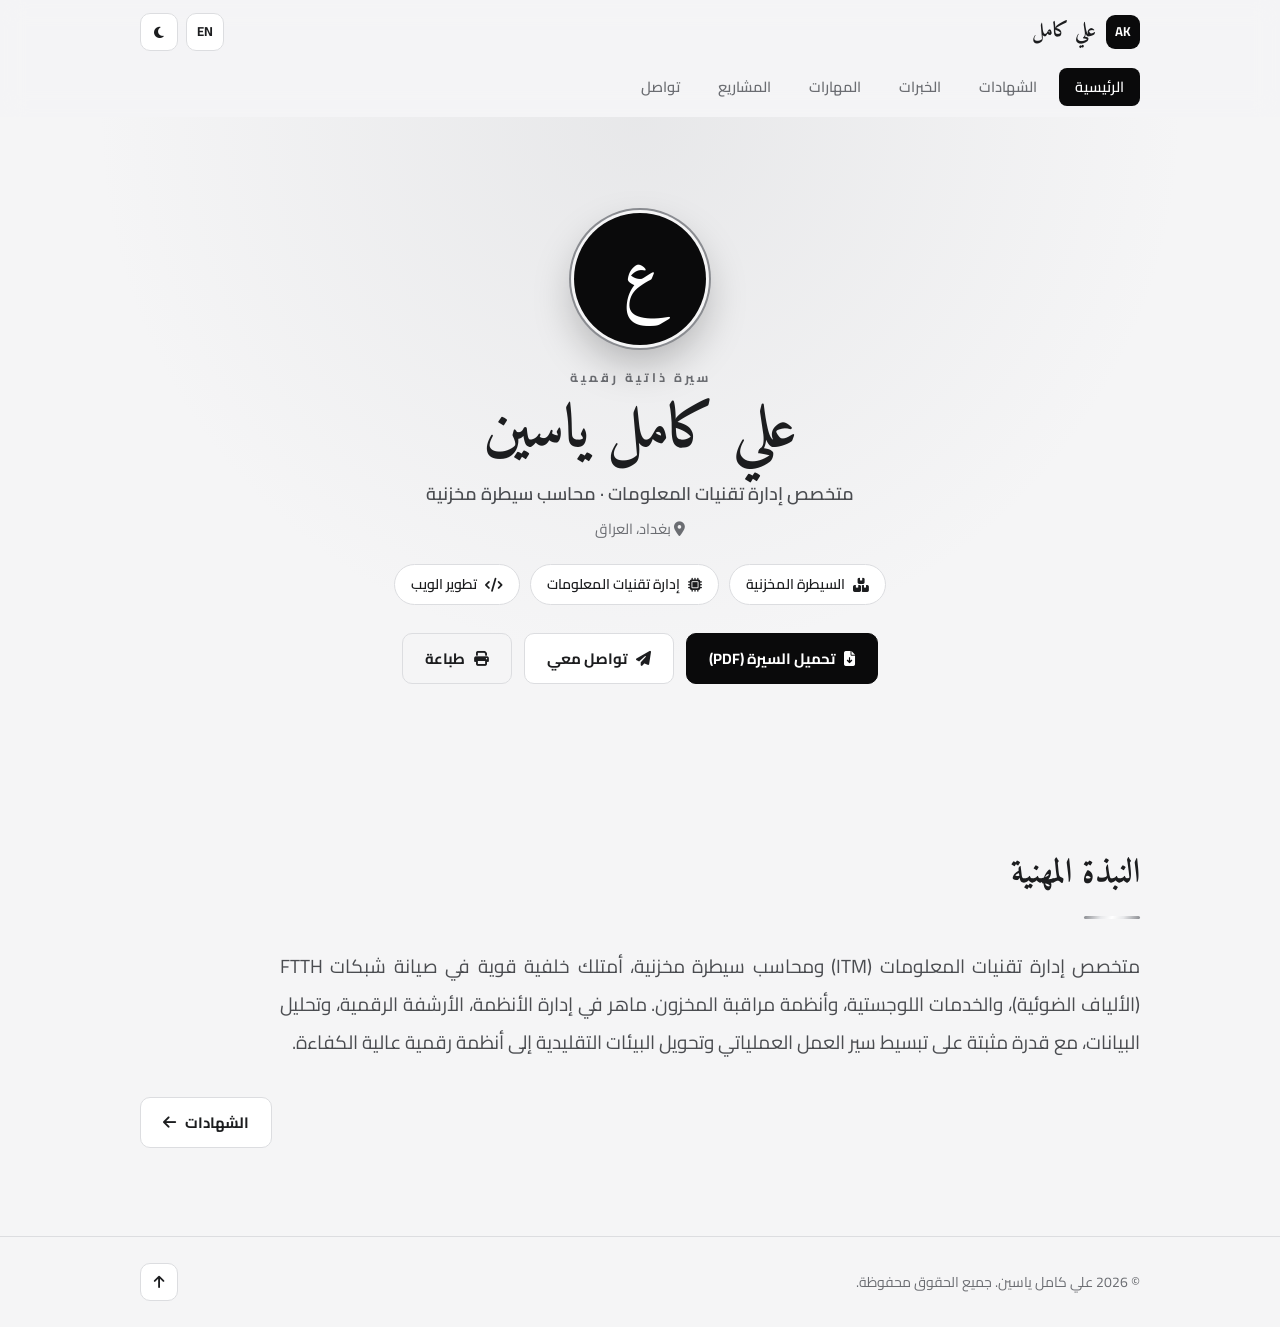
==== index.html @ 927145ae "Add files via upload" ====
<!DOCTYPE html>
<html lang="ar" dir="rtl">
<head>
  <meta charset="UTF-8">
  <meta name="viewport" content="width=device-width, initial-scale=1, viewport-fit=cover">
  <title>علي كامل ياسين | متخصص إدارة تقنيات المعلومات ومحاسب سيطرة مخزنية</title>
  <meta name="description" content="السيرة الذاتية الرقمية لعلي كامل ياسين — متخصص إدارة تقنيات المعلومات ومحاسب سيطرة مخزنية في بغداد، العراق.">
  <meta name="author" content="Ali Kamil Yaseen">
  <meta name="theme-color" content="#0a0a0b">
  <link rel="canonical" href="https://lo-oxll.github.io/ali/">
  <link rel="manifest" href="manifest.json">
  <link rel="icon" href="favicon.svg" type="image/svg+xml">
  <link rel="apple-touch-icon" href="apple-touch-icon.png">

  <meta property="og:type" content="profile">
  <meta property="og:title" content="علي كامل ياسين | Ali Kamil Yaseen">
  <meta property="og:description" content="متخصص إدارة تقنيات المعلومات • محاسب سيطرة مخزنية — بغداد، العراق">
  <meta property="og:url" content="https://lo-oxll.github.io/ali/">
  <meta property="og:image" content="https://lo-oxll.github.io/ali/og-image.png">
  <meta property="og:locale" content="ar_IQ">
  <meta name="twitter:card" content="summary_large_image">

  <link rel="preconnect" href="https://fonts.googleapis.com">
  <link rel="preconnect" href="https://fonts.gstatic.com" crossorigin>
  <link href="https://fonts.googleapis.com/css2?family=Amiri:wght@700&family=Cairo:wght@400;500;600;700&display=swap" rel="stylesheet">
  <link rel="stylesheet" href="https://cdnjs.cloudflare.com/ajax/libs/font-awesome/6.5.2/css/all.min.css">
  <link rel="stylesheet" href="styles.css">
  <script>
    (function () {
      try {
        var t = localStorage.getItem('theme') || (matchMedia('(prefers-color-scheme: dark)').matches ? 'dark' : 'light');
        document.documentElement.setAttribute('data-theme', t);
        var l = localStorage.getItem('lang');
        if (l === 'en') { document.documentElement.lang = 'en'; document.documentElement.dir = 'ltr'; }
      } catch (e) {}
    })();
  </script>
  <script type="application/ld+json">
  {
    "@context": "https://schema.org",
    "@type": "Person",
    "name": "علي كامل ياسين",
    "alternateName": "Ali Kamil Yaseen",
    "jobTitle": "متخصص إدارة تقنيات المعلومات ومحاسب سيطرة مخزنية",
    "email": "mailto:alikamilyaseen@gmail.com",
    "telephone": "+9647733456798",
    "url": "https://lo-oxll.github.io/ali/",
    "address": { "@type": "PostalAddress", "addressLocality": "Baghdad", "addressCountry": "IQ" },
    "alumniOf": [
      { "@type": "CollegeOrUniversity", "name": "الجامعة التقنية الوسطى" }
    ],
    "sameAs": [
      "https://github.com/lo-oxll",
      "https://www.linkedin.com/in/alikamilyaseen",
      "https://t.me/lo_oxll"
    ]
  }
  </script>
</head>

<body>
  <a class="skip" href="#main" data-en="Skip to content">تخطي إلى المحتوى</a>

  <header class="nav" id="nav">
    <div class="wrap nav__in">
      <a class="brand" href="#about" aria-label="Ali Kamil Yaseen">
        <span class="brand__mark">AK</span>
        <span class="brand__name" data-en="Ali Kamil">علي كامل</span>
      </a>
      <div class="nav__tools">
        <button class="tool" id="langToggle" type="button" aria-label="Switch language"><span id="langLabel">EN</span></button>
        <button class="tool" id="themeToggle" type="button" aria-label="تبديل الوضع الليلي والنهاري">
          <i class="fa-solid fa-sun" aria-hidden="true"></i><i class="fa-solid fa-moon" aria-hidden="true"></i>
        </button>
      </div>
    </div>
    <div class="wrap">
      <nav class="menu" id="menu" aria-label="الأقسام">
        <a href="#about" data-en="Home">الرئيسية</a>
        <a href="#education" data-en="Certificates">الشهادات</a>
        <a href="#experience" data-en="Experience">الخبرات</a>
        <a href="#skills" data-en="Skills">المهارات</a>
        <a href="#projects" data-en="Projects">المشاريع</a>
        <a href="#contact" data-en="Contact">تواصل</a>
      </nav>
    </div>
  </header>

  <main id="main">
    <!-- HERO -->
    <section class="hero" id="hero">
      <div class="wrap hero__in">
        <div class="avatar" aria-hidden="false">
          <span class="avatar__fallback">ع</span>
          <img src="avatar.jpeg" alt="علي كامل ياسين" width="132" height="132" loading="eager" onerror="this.remove()">
        </div>
        <p class="eyebrow" data-en="Digital CV">سيرة ذاتية رقمية</p>
        <h1 data-en="Ali Kamil Yaseen">علي كامل ياسين</h1>
        <p class="hero__sub" data-en="IT Management Specialist · Inventory Control Accountant">متخصص إدارة تقنيات المعلومات · محاسب سيطرة مخزنية</p>
        <p class="hero__loc"><i class="fa-solid fa-location-dot" aria-hidden="true"></i> <span data-en="Baghdad, Iraq">بغداد، العراق</span></p>
        <div class="badges">
          <span class="badge"><i class="fa-solid fa-boxes-stacked" aria-hidden="true"></i> <span data-en="Inventory Control">السيطرة المخزنية</span></span>
          <span class="badge"><i class="fa-solid fa-microchip" aria-hidden="true"></i> <span data-en="IT Management">إدارة تقنيات المعلومات</span></span>
          <span class="badge"><i class="fa-solid fa-code" aria-hidden="true"></i> <span data-en="Web Development">تطوير الويب</span></span>
        </div>
        <div class="cta">
          <a class="btn btn--primary" href="cv-ali-kamil-yaseen.pdf" download>
            <i class="fa-solid fa-file-arrow-down" aria-hidden="true"></i> <span data-en="Download CV (PDF)">تحميل السيرة (PDF)</span>
          </a>
          <a class="btn" href="#contact"><i class="fa-solid fa-paper-plane" aria-hidden="true"></i> <span data-en="Get in touch">تواصل معي</span></a>
          <button class="btn btn--ghost" type="button" id="printBtn"><i class="fa-solid fa-print" aria-hidden="true"></i> <span data-en="Print">طباعة</span></button>
        </div>
      </div>
    </section>

    <!-- ABOUT -->
    <section class="sec" id="about">
      <div class="wrap">
        <h2 class="sec__title" data-en="Professional Summary">النبذة المهنية</h2>
        <p class="lead reveal" data-en="IT Management specialist and inventory control accountant with a strong background in FTTH network maintenance, logistics services, and inventory control systems. Skilled in systems administration, digital archiving, and data analysis, with a proven ability to simplify operational workflows and transform traditional environments into highly efficient digital systems.">متخصص إدارة تقنيات المعلومات (ITM) ومحاسب سيطرة مخزنية، أمتلك خلفية قوية في صيانة شبكات FTTH (الألياف الضوئية)، والخدمات اللوجستية، وأنظمة مراقبة المخزون. ماهر في إدارة الأنظمة، الأرشفة الرقمية، وتحليل البيانات، مع قدرة مثبتة على تبسيط سير العمل العملياتي وتحويل البيئات التقليدية إلى أنظمة رقمية عالية الكفاءة.</p>
      </div>
    </section>

    <!-- EDUCATION -->
    <section class="sec" id="education">
      <div class="wrap">
        <h2 class="sec__title" data-en="Education & Certificates">التعليم والشهادات</h2>
        <div class="grid grid--2">
          <article class="card edu reveal">
            <span class="edu__year">2023 – 2026</span>
            <h3 data-en="Bachelor of IT Management">بكالوريوس في إدارة تكنولوجيا المعلومات (IT Management)</h3>
            <p class="muted" data-en="Technical Administrative College, Baghdad · Central Technical University">الكلية التقنية الإدارية - بغداد | الجامعة التقنية الوسطى</p>
          </article>
          <article class="card edu reveal">
            <span class="edu__year">2021 – 2023</span>
            <h3 data-en="Diploma in Statistics Techniques (Informatics)">دبلوم في تقنيات الإحصاء فرع المعلوماتية</h3>
            <p class="muted" data-en="Institute of Administration, Rusafa · Central Technical University">معهد الإدارة - الرصافة | الجامعة التقنية الوسطى</p>
          </article>
        </div>
      </div>
    </section>

    <!-- EXPERIENCE -->
    <section class="sec sec--alt" id="experience">
      <div class="wrap">
        <h2 class="sec__title" data-en="Professional Experience">الخبرات المهنية</h2>
        <ol class="timeline">
          <li class="job reveal">
            <span class="job__dot" aria-hidden="true"></span>
            <h3 data-en="Inventory Control Accountant">محاسب سيطرة مخزنية</h3>
            <p class="job__org"><i class="fa-solid fa-building-shield" aria-hidden="true"></i> <span data-en="Ministry of Interior Printing Press · Baghdad">مطبعة وزارة الداخلية | بغداد</span></p>
            <ul>
              <li data-en="Managed and tracked inventory movement and controlled all inbound and outbound logistics operations.">إدارة وتتبع حركة المخزون، والتحكم في جميع العمليات اللوجستية الواردة والصادرة.</li>
              <li data-en="Performed periodic physical counts and reconciled financial records against actual stock data.">إجراء عمليات الجرد الفعلي الدوري ومطابقة السجلات المالية مع بيانات المخزون الفعلي.</li>
              <li data-en="Automated traditional paper records and converted them into accurate digital reports.">أتمتة السجلات الورقية التقليدية وتحويلها إلى تقارير رقمية دقيقة.</li>
            </ul>
          </li>
          <li class="job reveal">
            <span class="job__dot" aria-hidden="true"></span>
            <h3 data-en="FTTH (Fiber Optics) Technician">فني FTTH (ألياف ضوئية)</h3>
            <p class="job__org"><i class="fa-solid fa-tower-broadcast" aria-hidden="true"></i> <span data-en="Telecom Companies · Baghdad">شركات الاتصالات | بغداد</span></p>
            <ul>
              <li data-en="Installed and maintained fiber optic cable runs to ensure stable, high-quality service.">تنفيذ وصيانة تمديدات كابلات الألياف الضوئية لضمان استقرار الخدمة وجودتها.</li>
              <li data-en="Diagnosed field faults, ran technical tests, and carried out required maintenance work.">تشخيص الأعطال الفنية الميدانية، إجراء الفحوصات التقنية، وتنفيذ أعمال الصيانة اللازمة.</li>
            </ul>
          </li>
          <li class="job reveal">
            <span class="job__dot" aria-hidden="true"></span>
            <h3 data-en="Sales Associate">موظف مبيعات</h3>
            <p class="job__org"><i class="fa-solid fa-store" aria-hidden="true"></i> <span data-en="Brazilian Gold Store · Baghdad">محل الذهب البرازيلي | بغداد</span></p>
            <ul>
              <li data-en="Handled direct sales and ensured the accuracy of daily financial accounts.">إدارة عمليات البيع المباشر وضمان دقة الحسابات المالية اليومية.</li>
              <li data-en="Followed up on customer needs and provided dedicated support to maintain high satisfaction.">متابعة احتياجات العملاء وتقديم الدعم المخصص لضمان تحقيق أعلى مستويات الرضا.</li>
            </ul>
          </li>
        </ol>
      </div>
    </section>

    <!-- SKILLS -->
    <section class="sec" id="skills">
      <div class="wrap">
        <h2 class="sec__title" data-en="Skills">المهارات</h2>
        <div class="grid grid--3">
          <article class="card reveal">
            <h3><i class="fa-solid fa-warehouse" aria-hidden="true"></i> <span data-en="Inventory & Accounting">المخزون والمحاسبة</span></h3>
            <ul class="chips">
              <li data-en="Inventory management & control">إدارة ومراقبة المخزون</li>
              <li data-en="Warehouse & accounting software (Al-Bayan)">برنامج البيان للمخازن والمحاسبة</li>
              <li data-en="Data entry & digital archiving">إدخال البيانات والأرشفة الرقمية</li>
            </ul>
          </article>
          <article class="card reveal">
            <h3><i class="fa-solid fa-chart-column" aria-hidden="true"></i> <span data-en="Data & Office Tools">البيانات وأدوات المكتب</span></h3>
            <ul class="chips">
              <li data-en="Microsoft Office (Excel, Word…)">مايكروسوفت أوفيس (Excel, Word)</li>
              <li data-en="Statistical analysis & visualization">التحليل الإحصائي وتصوره (Visualization)</li>
              <li data-en="AI tools">أدوات الذكاء الاصطناعي (AI Tools)</li>
            </ul>
          </article>
          <article class="card reveal">
            <h3><i class="fa-solid fa-ethernet" aria-hidden="true"></i> <span data-en="Technical Support">الدعم الفني</span></h3>
            <ul class="chips">
              <li data-en="FTTH network technical support">الدعم الفني لشبكات FTTH</li>
              <li data-en="CCTV installation & maintenance">تركيب وصيانة كاميرات المراقبة (CCTV)</li>
              <li data-en="Customer service & relationships">خدمة العملاء وبناء العلاقات</li>
            </ul>
          </article>
          <article class="card reveal card--wide">
            <h3><i class="fa-solid fa-laptop-code" aria-hidden="true"></i> <span data-en="Web Development">تطوير الويب</span></h3>
            <ul class="chips">
              <li>HTML5</li><li>CSS3</li><li>JavaScript</li><li>Supabase</li><li>GitHub Pages</li><li>PWA</li><li>RTL / Arabic UI</li>
            </ul>
          </article>
        </div>
      </div>
    </section>

    <!-- PROJECTS -->
    <section class="sec sec--alt" id="projects">
      <div class="wrap">
        <h2 class="sec__title" data-en="Featured Projects">أبرز المشاريع</h2>
        <p class="sec__sub" data-en="Selected projects on GitHub.">مشاريع مختارة على GitHub.</p>
        <div class="grid grid--3" id="projectsGrid" aria-live="polite">
          <p class="muted" data-en="Loading projects…">جارٍ تحميل المشاريع…</p>
        </div>
        <p class="center"><a class="btn" href="https://github.com/lo-oxll" target="_blank" rel="noopener noreferrer"><i class="fa-brands fa-github" aria-hidden="true"></i> <span data-en="All repositories">كل المستودعات</span></a></p>
      </div>
    </section>

    <!-- CONTACT -->
    <section class="sec sec--alt" id="contact">
      <div class="wrap">
        <h2 class="sec__title" data-en="Contact">التواصل</h2>
        <div class="contact">
          <div class="contact__info">
            <a class="line" href="mailto:alikamilyaseen@gmail.com"><i class="fa-solid fa-envelope" aria-hidden="true"></i> <span dir="ltr">alikamilyaseen@gmail.com</span></a>
            <a class="line" href="tel:+9647733456798"><i class="fa-solid fa-phone" aria-hidden="true"></i> <span dir="ltr">+964 773 345 6798</span></a>
            <a class="line" href="https://wa.me/9647733456798" target="_blank" rel="noopener noreferrer"><i class="fa-brands fa-whatsapp" aria-hidden="true"></i> <span data-en="WhatsApp">واتساب</span></a>
            <p class="line"><i class="fa-solid fa-location-dot" aria-hidden="true"></i> <span data-en="Baghdad, Iraq">بغداد، العراق</span></p>
            <ul class="social" aria-label="روابط التواصل الاجتماعي">
              <li><a href="https://www.linkedin.com/in/alikamilyaseen" target="_blank" rel="noopener noreferrer" aria-label="LinkedIn"><i class="fa-brands fa-linkedin-in"></i></a></li>
              <li><a href="https://github.com/lo-oxll" target="_blank" rel="noopener noreferrer" aria-label="GitHub"><i class="fa-brands fa-github"></i></a></li>
              <li><a href="https://t.me/lo_oxll" target="_blank" rel="noopener noreferrer" aria-label="Telegram"><i class="fa-brands fa-telegram"></i></a></li>
              <li><a href="https://www.instagram.com/lo_oxll" target="_blank" rel="noopener noreferrer" aria-label="Instagram"><i class="fa-brands fa-instagram"></i></a></li>
              <li><a href="https://www.facebook.com/profile.php?id=100010347520733" target="_blank" rel="noopener noreferrer" aria-label="Facebook"><i class="fa-brands fa-facebook-f"></i></a></li>
              <li><a href="https://x.com/lo_oxll" target="_blank" rel="noopener noreferrer" aria-label="X"><i class="fa-brands fa-x-twitter"></i></a></li>
              <li><a href="https://www.threads.net/@lo_oxll" target="_blank" rel="noopener noreferrer" aria-label="Threads"><i class="fa-brands fa-threads"></i></a></li>
              <li><a href="https://youtube.com/@lo_oxll" target="_blank" rel="noopener noreferrer" aria-label="YouTube"><i class="fa-brands fa-youtube"></i></a></li>
              <li><a href="https://www.tiktok.com/@lo_oxll" target="_blank" rel="noopener noreferrer" aria-label="TikTok"><i class="fa-brands fa-tiktok"></i></a></li>
              <li><a href="https://www.pinterest.com/lo_oxll" target="_blank" rel="noopener noreferrer" aria-label="Pinterest"><i class="fa-brands fa-pinterest"></i></a></li>
              <li><a href="https://twitch.tv/lo_oxll" target="_blank" rel="noopener noreferrer" aria-label="Twitch"><i class="fa-brands fa-twitch"></i></a></li>
              <li><a href="https://discord.com/users/994903778153201676" target="_blank" rel="noopener noreferrer" aria-label="Discord"><i class="fa-brands fa-discord"></i></a></li>
            </ul>
          </div>
          <form class="form" id="contactForm" novalidate>
            <label>
              <span data-en="Your name">الاسم</span>
              <input type="text" id="cfName" name="name" autocomplete="name" required maxlength="80">
            </label>
            <label>
              <span data-en="Subject">الموضوع</span>
              <input type="text" id="cfSubject" name="subject" maxlength="120">
            </label>
            <label>
              <span data-en="Message">الرسالة</span>
              <textarea id="cfMsg" name="message" rows="5" required maxlength="2000"></textarea>
            </label>
            <p class="form__err" id="cfErr" role="alert" hidden></p>
            <button class="btn btn--primary" type="submit"><i class="fa-solid fa-paper-plane" aria-hidden="true"></i> <span data-en="Send via email">إرسال عبر البريد</span></button>
          </form>
        </div>
      </div>
    </section>
  </main>

  <footer class="footer">
    <div class="wrap">
      <span>© <span id="year">2026</span> <span data-en="Ali Kamil Yaseen. All rights reserved.">علي كامل ياسين. جميع الحقوق محفوظة.</span></span>
      <a href="#top" class="totop" aria-label="العودة للأعلى"><i class="fa-solid fa-arrow-up" aria-hidden="true"></i></a>
    </div>
  </footer>

  <noscript><style>.reveal{opacity:1!important;transform:none!important}</style></noscript>
  <script src="script.js" defer></script>
</body>
</html>
---- styles.css ----
/* ===== Tokens (Black / White / Silver) ===== */
:root {
  --black: #0a0a0b; --white: #fff; --silver: #b7b9bd; --silver-dark: #8a8c91;
  --metal: linear-gradient(115deg, #8a8c91 0%, #e7e8ea 30%, #fff 50%, #e7e8ea 70%, #8a8c91 100%);
  --bg: #f5f5f6; --bg-alt: #ececee; --surface: #fff; --fg: #1c1d1f; --fg-soft: #4a4c50; --fg-muted: #6b6d72;
  --line: #dcdde0; --accent: #0a0a0b; --accent-fg: #fff; --shadow: 0 1px 2px rgba(0,0,0,.06), 0 8px 24px rgba(0,0,0,.06);
  --radius: 14px; --nav-h: 64px; --max: 1040px;
}
[data-theme='dark'] {
  --bg: #0a0a0b; --bg-alt: #111214; --surface: #17181a; --fg: #f5f5f6; --fg-soft: #d0d1d4; --fg-muted: #9a9ca1;
  --line: #2a2b2e; --accent: #e2e3e6; --accent-fg: #0a0a0b; --shadow: 0 1px 2px rgba(0,0,0,.4), 0 8px 24px rgba(0,0,0,.35);
}

/* ===== Reset / base ===== */
*, *::before, *::after { box-sizing: border-box; margin: 0; padding: 0; }
html { -webkit-text-size-adjust: 100%; }
body { font-family: 'Cairo', 'Segoe UI', Tahoma, sans-serif; background: var(--bg); color: var(--fg-soft); line-height: 1.8; font-size: 16px; transition: background-color .3s, color .3s; }
img { max-width: 100%; display: block; }
a { color: inherit; text-decoration: none; }
ul, ol { list-style: none; }
button, input, textarea { font: inherit; color: inherit; }
:focus-visible { outline: 2px solid var(--accent); outline-offset: 3px; border-radius: 6px; }
.wrap { width: 100%; max-width: var(--max); margin: 0 auto; padding-inline: max(20px, env(safe-area-inset-left)); }
.skip { position: absolute; inset-inline-start: 12px; top: -60px; background: var(--accent); color: var(--accent-fg); padding: 8px 14px; border-radius: 8px; z-index: 100; }
.skip:focus { top: 12px; }
.muted { color: var(--fg-muted); }
.center { text-align: center; margin-top: 28px; }

/* ===== Nav ===== */
.nav { position: sticky; top: 0; z-index: 50; padding-top: env(safe-area-inset-top); background: color-mix(in srgb, var(--bg) 82%, transparent); backdrop-filter: saturate(160%) blur(12px); -webkit-backdrop-filter: saturate(160%) blur(12px); border-bottom: 1px solid transparent; transition: border-color .3s; }
.nav.is-stuck { border-bottom-color: var(--line); }
.nav__in { height: var(--nav-h); display: flex; align-items: center; justify-content: space-between; gap: 12px; }
.brand { display: flex; align-items: center; gap: 10px; font-family: 'Amiri', serif; font-weight: 700; font-size: 20px; color: var(--fg); }
.brand__mark { display: grid; place-items: center; width: 34px; height: 34px; border-radius: 9px; background: var(--accent); color: var(--accent-fg); font-family: 'Cairo', sans-serif; font-size: 13px; font-weight: 700; letter-spacing: .5px; }
.menu { display: flex; gap: 6px; overflow-x: auto; padding: 4px 0 10px; scrollbar-width: none; -webkit-overflow-scrolling: touch; }
.menu::-webkit-scrollbar { display: none; }
.menu a { flex: none; white-space: nowrap; padding: 6px 16px; border-radius: 8px; font-weight: 600; font-size: 14.5px; color: var(--fg-muted); transition: color .2s, background .2s; }
.menu a:hover { color: var(--fg); background: var(--bg-alt); }
.menu a.is-active { background: var(--accent); color: var(--accent-fg); }
.nav__tools { display: flex; gap: 8px; }
.tool { width: 38px; height: 38px; display: grid; place-items: center; border: 1px solid var(--line); background: var(--surface); border-radius: 10px; cursor: pointer; font-size: 13px; font-weight: 700; color: var(--fg); transition: transform .15s, border-color .2s; }
.tool:hover { border-color: var(--silver-dark); }
.tool:active { transform: scale(.94); }
.tool .fa-sun { display: none; } [data-theme='dark'] .tool .fa-sun { display: inline; } [data-theme='dark'] .tool .fa-moon { display: none; }

/* ===== Hero ===== */
.hero { position: relative; padding: clamp(48px, 9vw, 96px) 0 clamp(40px, 7vw, 72px); text-align: center; background: radial-gradient(circle at 50% 0%, color-mix(in srgb, var(--silver) 22%, transparent), transparent 60%); }
.avatar { position: relative; width: 132px; height: 132px; margin: 0 auto 22px; border-radius: 50%; box-shadow: 0 0 0 3px var(--bg), 0 0 0 5px var(--silver-dark), 0 18px 40px rgba(0,0,0,.25); overflow: hidden; background: var(--accent); }
.avatar::after { content: ''; position: absolute; inset: 0; border-radius: 50%; }
.avatar img { position: absolute; inset: 0; width: 100%; height: 100%; object-fit: cover; }
.avatar__fallback { position: absolute; inset: 0; display: grid; place-items: center; font-family: 'Amiri', serif; font-size: 64px; font-weight: 700; color: var(--accent-fg); }
.eyebrow { font-size: 12.5px; letter-spacing: 3px; text-transform: uppercase; font-weight: 700; color: var(--fg-muted); }
h1 { font-family: 'Amiri', serif; font-size: clamp(36px, 7vw, 60px); line-height: 1.2; color: var(--fg); margin: 6px 0 10px; }
.hero__sub { font-size: clamp(15px, 2.4vw, 18px); font-weight: 600; color: var(--fg-soft); max-width: 640px; margin: 0 auto; }
.hero__loc { color: var(--fg-muted); font-size: 14.5px; margin-top: 6px; }
.badges { display: flex; flex-wrap: wrap; justify-content: center; gap: 10px; margin: 22px 0 28px; }
.badge { display: inline-flex; align-items: center; gap: 8px; padding: 7px 16px; border: 1px solid var(--line); background: var(--surface); border-radius: 999px; font-size: 14px; font-weight: 600; color: var(--fg); }
.cta { display: flex; flex-wrap: wrap; justify-content: center; gap: 12px; }

/* ===== Buttons ===== */
.btn { display: inline-flex; align-items: center; justify-content: center; gap: 9px; padding: 11px 22px; border-radius: 10px; border: 1px solid var(--line); background: var(--surface); color: var(--fg); font-weight: 700; font-size: 15px; cursor: pointer; transition: transform .15s, box-shadow .2s, border-color .2s; }
.btn:hover { transform: translateY(-2px); box-shadow: var(--shadow); border-color: var(--silver-dark); }
.btn--primary { background: var(--accent); color: var(--accent-fg); border-color: var(--accent); }
.btn--ghost { background: transparent; }

/* ===== Sections ===== */
.sec { padding: clamp(48px, 8vw, 88px) 0; }
.sec--alt { background: var(--bg-alt); }
.sec__title { position: relative; font-family: 'Amiri', serif; font-size: clamp(26px, 4vw, 34px); color: var(--fg); margin-bottom: 28px; padding-bottom: 14px; }
.sec__title::after { content: ''; position: absolute; inset-inline-start: 0; bottom: 0; width: 56px; height: 3px; border-radius: 3px; background: var(--metal); }
.sec__sub { margin: -14px 0 24px; color: var(--fg-muted); font-size: 14.5px; }
.lead { font-size: clamp(16px, 2.2vw, 19px); line-height: 2; color: var(--fg-soft); max-width: 860px; text-align: justify; }

/* ===== Timeline ===== */
.timeline { position: relative; display: grid; gap: 22px; padding-inline-start: 28px; }
.timeline::before { content: ''; position: absolute; inset-block: 8px; inset-inline-start: 6px; width: 2px; background: var(--line); }
.job { position: relative; background: var(--surface); border: 1px solid var(--line); border-radius: var(--radius); padding: 20px 22px; box-shadow: var(--shadow); }
.job__dot { position: absolute; inset-inline-start: -29px; top: 26px; width: 14px; height: 14px; border-radius: 50%; background: var(--accent); border: 3px solid var(--bg-alt); }
.job h3 { color: var(--fg); font-size: 18px; line-height: 1.5; }
.job__org { color: var(--fg-muted); font-size: 14px; font-weight: 600; margin: 2px 0 10px; }
.job__org i { margin-inline-end: 6px; }
.job ul { display: grid; gap: 6px; }
.job li { position: relative; padding-inline-start: 18px; font-size: 15px; }
.job li::before { content: ''; position: absolute; inset-inline-start: 0; top: .8em; width: 6px; height: 6px; border-radius: 50%; background: var(--silver-dark); }

/* ===== Cards / grids ===== */
.grid { display: grid; gap: 18px; }
.grid--3 { grid-template-columns: repeat(auto-fit, minmax(260px, 1fr)); }
.grid--2 { grid-template-columns: repeat(auto-fit, minmax(300px, 1fr)); }
.card { background: var(--surface); border: 1px solid var(--line); border-radius: var(--radius); padding: 20px 22px; box-shadow: var(--shadow); transition: transform .2s, border-color .2s; }
.card:hover { transform: translateY(-3px); border-color: var(--silver-dark); }
.card h3 { color: var(--fg); font-size: 17px; line-height: 1.6; margin-bottom: 12px; }
.card h3 i { margin-inline-end: 8px; color: var(--fg-muted); }
.card--wide { grid-column: 1 / -1; }
.chips { display: flex; flex-wrap: wrap; gap: 8px; }
.chips li { padding: 4px 12px; border: 1px solid var(--line); background: var(--bg); border-radius: 999px; font-size: 13.5px; font-weight: 600; color: var(--fg-soft); }

/* Projects */
.proj { display: flex; flex-direction: column; gap: 10px; }
.proj h3 { margin: 0; }
.proj p { font-size: 14.5px; flex: 1; }
.proj__meta { display: flex; align-items: center; justify-content: space-between; gap: 8px; }
.lang { font-size: 12px; font-weight: 700; padding: 2px 10px; border-radius: 999px; background: var(--bg-alt); color: var(--fg-muted); }
.proj__links { display: flex; gap: 10px; flex-wrap: wrap; }
.proj__links a { display: inline-flex; align-items: center; gap: 6px; font-size: 13.5px; font-weight: 700; color: var(--fg); padding: 6px 12px; border: 1px solid var(--line); border-radius: 8px; transition: background .2s; }
.proj__links a:hover { background: var(--bg-alt); }

/* Education */
.edu__year { display: inline-block; font-size: 12.5px; font-weight: 700; letter-spacing: 1px; padding: 2px 12px; border-radius: 999px; background: var(--accent); color: var(--accent-fg); margin-bottom: 10px; direction: ltr; }

/* ===== Contact ===== */
.contact { display: grid; grid-template-columns: 1fr 1fr; gap: 28px; align-items: start; }
.line { display: flex; align-items: center; gap: 12px; padding: 10px 0; font-weight: 600; color: var(--fg); }
.line i { width: 38px; height: 38px; display: grid; place-items: center; border-radius: 10px; background: var(--surface); border: 1px solid var(--line); color: var(--fg-muted); }
a.line:hover i { background: var(--accent); color: var(--accent-fg); }
.social { display: flex; flex-wrap: wrap; gap: 10px; margin-top: 14px; }
.social a { width: 42px; height: 42px; display: grid; place-items: center; border-radius: 50%; border: 1px solid var(--line); background: var(--surface); color: var(--fg); transition: transform .15s, background .2s, color .2s; }
.social a:hover { background: var(--accent); color: var(--accent-fg); transform: translateY(-3px); }
.form { display: grid; gap: 14px; background: var(--surface); border: 1px solid var(--line); border-radius: var(--radius); padding: 22px; box-shadow: var(--shadow); }
.form label { display: grid; gap: 6px; font-weight: 600; font-size: 14px; color: var(--fg); }
.form input, .form textarea { width: 100%; padding: 11px 14px; border: 1px solid var(--line); border-radius: 10px; background: var(--bg); resize: vertical; }
.form input:focus, .form textarea:focus { border-color: var(--accent); outline: none; }
.form__err { color: #c0392b; font-size: 13.5px; font-weight: 600; }

/* ===== Footer ===== */
.footer { padding: 26px 0 calc(26px + env(safe-area-inset-bottom)); border-top: 1px solid var(--line); font-size: 14px; color: var(--fg-muted); }
.footer .wrap { display: flex; align-items: center; justify-content: space-between; gap: 12px; }
.totop { width: 38px; height: 38px; display: grid; place-items: center; border-radius: 10px; border: 1px solid var(--line); background: var(--surface); color: var(--fg); }

/* ===== Panels / pager ===== */
.is-hidden { display: none !important; }
.panel-in { animation: panel .35s ease; }
@keyframes panel { from { opacity: 0; transform: translateY(10px); } to { opacity: 1; transform: none; } }
.pager { display: flex; justify-content: space-between; gap: 12px; margin-top: 36px; }
.pager .btn { flex: 0 1 auto; }
.pager__spacer { flex: 1; }

/* ===== Reveal ===== */
.reveal { opacity: 0; transform: translateY(16px); transition: opacity .6s ease, transform .6s ease; }
.reveal.is-in { opacity: 1; transform: none; }

/* ===== Responsive ===== */
@media (max-width: 820px) {
  .contact { grid-template-columns: 1fr; }
}
@media (max-width: 480px) {
  .cta .btn { flex: 1 1 100%; }
  .lead { text-align: start; }
}
@media (prefers-reduced-motion: reduce) {
  html { scroll-behavior: auto; }
  *, *::before, *::after { transition: none !important; animation: none !important; }
  .reveal { opacity: 1; transform: none; }
}

/* ===== Print (CV) ===== */
@media print {
  @page { margin: 14mm; }
  :root, [data-theme='dark'] { --bg: #fff; --bg-alt: #fff; --surface: #fff; --fg: #000; --fg-soft: #222; --fg-muted: #555; --line: #ccc; --shadow: none; --accent: #000; --accent-fg: #fff; }
  body { font-size: 11.5pt; line-height: 1.6; background: #fff; }
  .is-hidden { display: block !important; }
  .nav, .menu, .pager, .cta, .totop, .skip, .form, .social, .badges, #projects .center, .hero__loc + .badges { display: none !important; }
  .reveal { opacity: 1 !important; transform: none !important; }
  .hero { padding: 0 0 12px; background: none; }
  .avatar { width: 90px; height: 90px; box-shadow: none; }
  .sec { padding: 14px 0; break-inside: avoid; }
  .job, .card { box-shadow: none; break-inside: avoid; }
  .contact { grid-template-columns: 1fr; }
  a[href^='http']::after { content: none; }
}
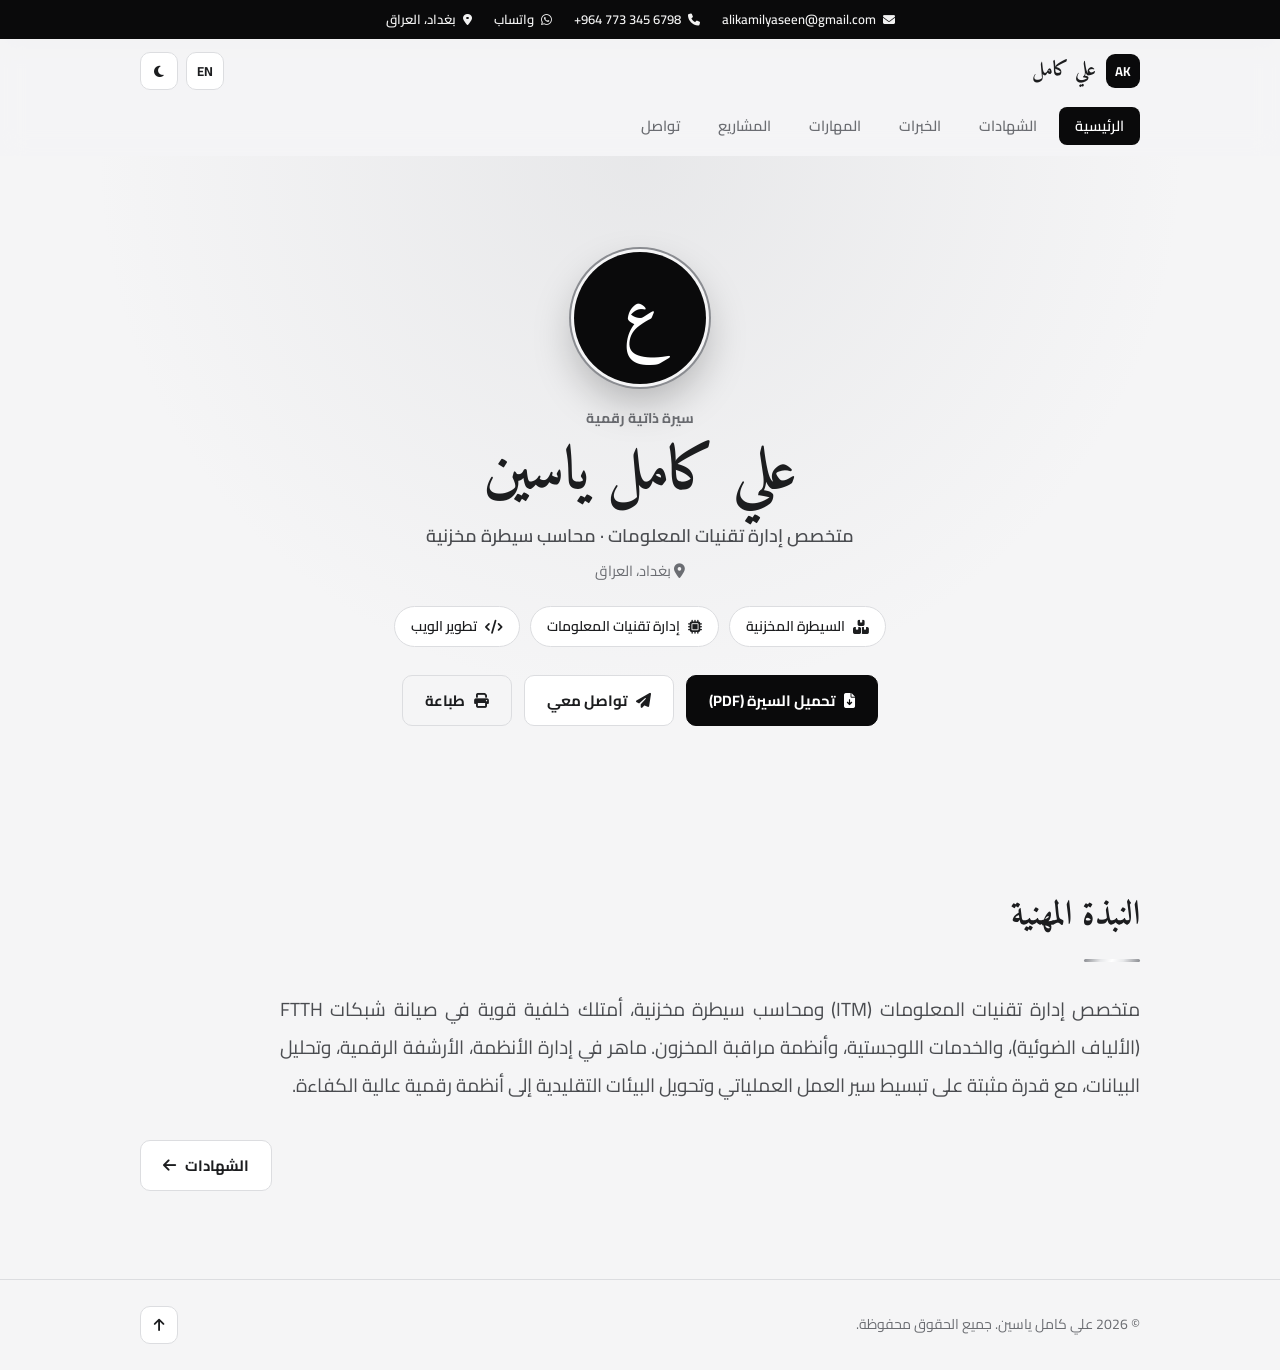
==== commit 7991880d: "Add files via upload" ====
--- a/index.html
+++ b/index.html
@@ -7,7 +7,7 @@
   <meta name="description" content="السيرة الذاتية الرقمية لعلي كامل ياسين — متخصص إدارة تقنيات المعلومات ومحاسب سيطرة مخزنية في بغداد، العراق.">
   <meta name="author" content="Ali Kamil Yaseen">
   <meta name="theme-color" content="#0a0a0b">
-  <link rel="canonical" href="https://lo-oxll.github.io/ali/">
+  <link rel="canonical" href="https://lo-oxll.github.io/lo_oxll/">
   <link rel="manifest" href="manifest.json">
   <link rel="icon" href="favicon.svg" type="image/svg+xml">
   <link rel="apple-touch-icon" href="apple-touch-icon.png">
@@ -15,8 +15,8 @@
   <meta property="og:type" content="profile">
   <meta property="og:title" content="علي كامل ياسين | Ali Kamil Yaseen">
   <meta property="og:description" content="متخصص إدارة تقنيات المعلومات • محاسب سيطرة مخزنية — بغداد، العراق">
-  <meta property="og:url" content="https://lo-oxll.github.io/ali/">
-  <meta property="og:image" content="https://lo-oxll.github.io/ali/og-image.png">
+  <meta property="og:url" content="https://lo-oxll.github.io/lo_oxll/">
+  <meta property="og:image" content="https://lo-oxll.github.io/lo_oxll/og-image.png">
   <meta property="og:locale" content="ar_IQ">
   <meta name="twitter:card" content="summary_large_image">
 
@@ -44,7 +44,7 @@
     "jobTitle": "متخصص إدارة تقنيات المعلومات ومحاسب سيطرة مخزنية",
     "email": "mailto:alikamilyaseen@gmail.com",
     "telephone": "+9647733456798",
-    "url": "https://lo-oxll.github.io/ali/",
+    "url": "https://lo-oxll.github.io/lo_oxll/",
     "address": { "@type": "PostalAddress", "addressLocality": "Baghdad", "addressCountry": "IQ" },
     "alumniOf": [
       { "@type": "CollegeOrUniversity", "name": "الجامعة التقنية الوسطى" }
@@ -61,6 +61,15 @@
 <body>
   <a class="skip" href="#main" data-en="Skip to content">تخطي إلى المحتوى</a>
 
+  <div class="topbar">
+    <div class="wrap topbar__in">
+      <a href="mailto:alikamilyaseen@gmail.com"><i class="fa-solid fa-envelope" aria-hidden="true"></i><span dir="ltr">alikamilyaseen@gmail.com</span></a>
+      <a href="tel:+9647733456798"><i class="fa-solid fa-phone" aria-hidden="true"></i><span dir="ltr">+964 773 345 6798</span></a>
+      <a href="https://wa.me/9647733456798" target="_blank" rel="noopener noreferrer"><i class="fa-brands fa-whatsapp" aria-hidden="true"></i><span data-en="WhatsApp">واتساب</span></a>
+      <span><i class="fa-solid fa-location-dot" aria-hidden="true"></i><span data-en="Baghdad, Iraq">بغداد، العراق</span></span>
+    </div>
+  </div>
+
   <header class="nav" id="nav">
     <div class="wrap nav__in">
       <a class="brand" href="#about" aria-label="Ali Kamil Yaseen">
@@ -221,7 +230,7 @@
       <div class="wrap">
         <h2 class="sec__title" data-en="Featured Projects">أبرز المشاريع</h2>
         <p class="sec__sub" data-en="Selected projects on GitHub.">مشاريع مختارة على GitHub.</p>
-        <div class="grid grid--3" id="projectsGrid" aria-live="polite">
+        <div class="grid grid--proj" id="projectsGrid" aria-live="polite">
           <p class="muted" data-en="Loading projects…">جارٍ تحميل المشاريع…</p>
         </div>
         <p class="center"><a class="btn" href="https://github.com/lo-oxll" target="_blank" rel="noopener noreferrer"><i class="fa-brands fa-github" aria-hidden="true"></i> <span data-en="All repositories">كل المستودعات</span></a></p>
--- a/styles.css
+++ b/styles.css
@@ -26,9 +26,16 @@
 .muted { color: var(--fg-muted); }
 .center { text-align: center; margin-top: 28px; }
 
+/* ===== Top contact bar ===== */
+.topbar { background: var(--accent); color: var(--accent-fg); font-size: 13px; padding-top: env(safe-area-inset-top); }
+.topbar__in { display: flex; flex-wrap: wrap; justify-content: center; gap: 4px 22px; padding-block: 8px; }
+.topbar a, .topbar > .wrap > span { display: inline-flex; align-items: center; gap: 7px; font-weight: 600; opacity: .95; }
+.topbar a:hover { opacity: 1; text-decoration: underline; }
+.topbar i { font-size: 12px; }
+
 /* ===== Nav ===== */
-.nav { position: sticky; top: 0; z-index: 50; padding-top: env(safe-area-inset-top); background: color-mix(in srgb, var(--bg) 82%, transparent); backdrop-filter: saturate(160%) blur(12px); -webkit-backdrop-filter: saturate(160%) blur(12px); border-bottom: 1px solid transparent; transition: border-color .3s; }
-.nav.is-stuck { border-bottom-color: var(--line); }
+.nav { position: sticky; top: 0; z-index: 50; background: color-mix(in srgb, var(--bg) 82%, transparent); backdrop-filter: saturate(160%) blur(12px); -webkit-backdrop-filter: saturate(160%) blur(12px); border-bottom: 1px solid transparent; transition: border-color .3s; }
+.nav.is-stuck { border-bottom-color: var(--line); padding-top: env(safe-area-inset-top); }
 .nav__in { height: var(--nav-h); display: flex; align-items: center; justify-content: space-between; gap: 12px; }
 .brand { display: flex; align-items: center; gap: 10px; font-family: 'Amiri', serif; font-weight: 700; font-size: 20px; color: var(--fg); }
 .brand__mark { display: grid; place-items: center; width: 34px; height: 34px; border-radius: 9px; background: var(--accent); color: var(--accent-fg); font-family: 'Cairo', sans-serif; font-size: 13px; font-weight: 700; letter-spacing: .5px; }
@@ -49,7 +56,8 @@
 .avatar::after { content: ''; position: absolute; inset: 0; border-radius: 50%; }
 .avatar img { position: absolute; inset: 0; width: 100%; height: 100%; object-fit: cover; }
 .avatar__fallback { position: absolute; inset: 0; display: grid; place-items: center; font-family: 'Amiri', serif; font-size: 64px; font-weight: 700; color: var(--accent-fg); }
-.eyebrow { font-size: 12.5px; letter-spacing: 3px; text-transform: uppercase; font-weight: 700; color: var(--fg-muted); }
+.eyebrow { font-size: 14px; font-weight: 700; color: var(--fg-muted); letter-spacing: 0; }
+html[lang='en'] .eyebrow { font-size: 12.5px; letter-spacing: 3px; text-transform: uppercase; }
 h1 { font-family: 'Amiri', serif; font-size: clamp(36px, 7vw, 60px); line-height: 1.2; color: var(--fg); margin: 6px 0 10px; }
 .hero__sub { font-size: clamp(15px, 2.4vw, 18px); font-weight: 600; color: var(--fg-soft); max-width: 640px; margin: 0 auto; }
 .hero__loc { color: var(--fg-muted); font-size: 14.5px; margin-top: 6px; }
@@ -96,14 +104,23 @@
 .chips li { padding: 4px 12px; border: 1px solid var(--line); background: var(--bg); border-radius: 999px; font-size: 13.5px; font-weight: 600; color: var(--fg-soft); }
 
 /* Projects */
-.proj { display: flex; flex-direction: column; gap: 10px; }
-.proj h3 { margin: 0; }
+.grid--proj { grid-template-columns: repeat(auto-fit, minmax(300px, 1fr)); }
+.proj { display: flex; flex-direction: column; gap: 14px; text-align: start; }
+.proj__head { display: flex; align-items: center; justify-content: space-between; gap: 12px; }
+.proj__head h3 { margin: 0; font-size: 17px; line-height: 1.5; }
+.proj__code { flex: none; display: inline-flex; align-items: center; gap: 6px; padding: 5px 12px; border: 1px solid var(--line); border-radius: 8px; font-size: 13px; font-weight: 700; color: var(--fg); transition: background .2s, border-color .2s; }
+.proj__code:hover { background: var(--bg-alt); border-color: var(--silver-dark); }
+.langs { display: grid; gap: 8px; min-height: 38px; }
+.langs.is-empty { display: none; }
+.langbar { display: flex; height: 8px; border-radius: 999px; overflow: hidden; background: var(--bg-alt); direction: ltr; }
+.langbar span { display: block; height: 100%; }
+.langlist { display: flex; flex-wrap: wrap; gap: 4px 14px; font-size: 12.5px; color: var(--fg-muted); font-weight: 600; }
+.langlist li { display: inline-flex; align-items: center; gap: 6px; }
+.langlist .dot { width: 9px; height: 9px; border-radius: 50%; flex: none; }
+.langlist b { color: var(--fg); direction: ltr; unicode-bidi: isolate; font-weight: 700; }
 .proj p { font-size: 14.5px; flex: 1; }
-.proj__meta { display: flex; align-items: center; justify-content: space-between; gap: 8px; }
-.lang { font-size: 12px; font-weight: 700; padding: 2px 10px; border-radius: 999px; background: var(--bg-alt); color: var(--fg-muted); }
-.proj__links { display: flex; gap: 10px; flex-wrap: wrap; }
-.proj__links a { display: inline-flex; align-items: center; gap: 6px; font-size: 13.5px; font-weight: 700; color: var(--fg); padding: 6px 12px; border: 1px solid var(--line); border-radius: 8px; transition: background .2s; }
-.proj__links a:hover { background: var(--bg-alt); }
+.proj__live { align-self: flex-start; }
+.btn--sm { padding: 8px 18px; font-size: 14px; }
 
 /* Education */
 .edu__year { display: inline-block; font-size: 12.5px; font-weight: 700; letter-spacing: 1px; padding: 2px 12px; border-radius: 999px; background: var(--accent); color: var(--accent-fg); margin-bottom: 10px; direction: ltr; }
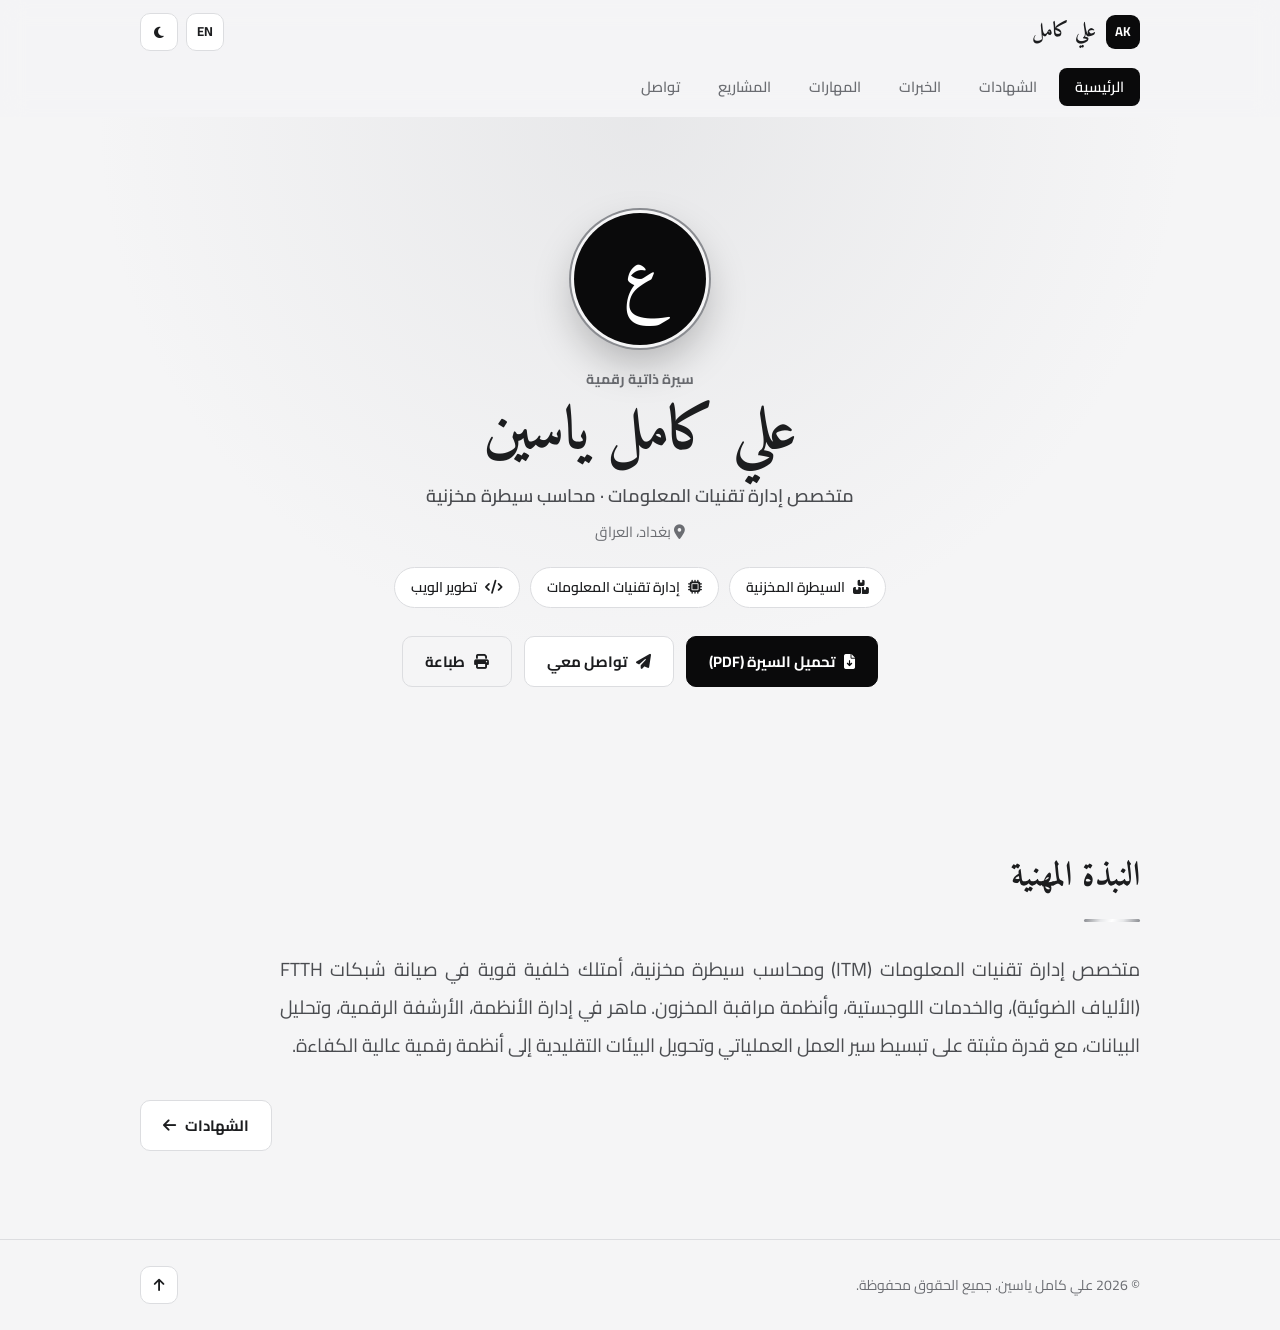
==== commit 5d9134d1: "Add files via upload" ====
--- a/index.html
+++ b/index.html
@@ -61,15 +61,6 @@
 <body>
   <a class="skip" href="#main" data-en="Skip to content">تخطي إلى المحتوى</a>
 
-  <div class="topbar">
-    <div class="wrap topbar__in">
-      <a href="mailto:alikamilyaseen@gmail.com"><i class="fa-solid fa-envelope" aria-hidden="true"></i><span dir="ltr">alikamilyaseen@gmail.com</span></a>
-      <a href="tel:+9647733456798"><i class="fa-solid fa-phone" aria-hidden="true"></i><span dir="ltr">+964 773 345 6798</span></a>
-      <a href="https://wa.me/9647733456798" target="_blank" rel="noopener noreferrer"><i class="fa-brands fa-whatsapp" aria-hidden="true"></i><span data-en="WhatsApp">واتساب</span></a>
-      <span><i class="fa-solid fa-location-dot" aria-hidden="true"></i><span data-en="Baghdad, Iraq">بغداد، العراق</span></span>
-    </div>
-  </div>
-
   <header class="nav" id="nav">
     <div class="wrap nav__in">
       <a class="brand" href="#about" aria-label="Ali Kamil Yaseen">
@@ -241,12 +232,14 @@
     <section class="sec sec--alt" id="contact">
       <div class="wrap">
         <h2 class="sec__title" data-en="Contact">التواصل</h2>
+        <div class="contact-top">
+          <a class="line" href="mailto:alikamilyaseen@gmail.com"><i class="fa-solid fa-envelope" aria-hidden="true"></i> <span dir="ltr">alikamilyaseen@gmail.com</span></a>
+          <a class="line" href="tel:+9647733456798"><i class="fa-solid fa-phone" aria-hidden="true"></i> <span dir="ltr">+964 773 345 6798</span></a>
+          <a class="line" href="https://wa.me/9647733456798" target="_blank" rel="noopener noreferrer"><i class="fa-brands fa-whatsapp" aria-hidden="true"></i> <span data-en="WhatsApp">واتساب</span></a>
+          <p class="line"><i class="fa-solid fa-location-dot" aria-hidden="true"></i> <span data-en="Baghdad, Iraq">بغداد، العراق</span></p>
+        </div>
         <div class="contact">
           <div class="contact__info">
-            <a class="line" href="mailto:alikamilyaseen@gmail.com"><i class="fa-solid fa-envelope" aria-hidden="true"></i> <span dir="ltr">alikamilyaseen@gmail.com</span></a>
-            <a class="line" href="tel:+9647733456798"><i class="fa-solid fa-phone" aria-hidden="true"></i> <span dir="ltr">+964 773 345 6798</span></a>
-            <a class="line" href="https://wa.me/9647733456798" target="_blank" rel="noopener noreferrer"><i class="fa-brands fa-whatsapp" aria-hidden="true"></i> <span data-en="WhatsApp">واتساب</span></a>
-            <p class="line"><i class="fa-solid fa-location-dot" aria-hidden="true"></i> <span data-en="Baghdad, Iraq">بغداد، العراق</span></p>
             <ul class="social" aria-label="روابط التواصل الاجتماعي">
               <li><a href="https://www.linkedin.com/in/alikamilyaseen" target="_blank" rel="noopener noreferrer" aria-label="LinkedIn"><i class="fa-brands fa-linkedin-in"></i></a></li>
               <li><a href="https://github.com/lo-oxll" target="_blank" rel="noopener noreferrer" aria-label="GitHub"><i class="fa-brands fa-github"></i></a></li>
--- a/styles.css
+++ b/styles.css
@@ -26,16 +26,9 @@
 .muted { color: var(--fg-muted); }
 .center { text-align: center; margin-top: 28px; }
 
-/* ===== Top contact bar ===== */
-.topbar { background: var(--accent); color: var(--accent-fg); font-size: 13px; padding-top: env(safe-area-inset-top); }
-.topbar__in { display: flex; flex-wrap: wrap; justify-content: center; gap: 4px 22px; padding-block: 8px; }
-.topbar a, .topbar > .wrap > span { display: inline-flex; align-items: center; gap: 7px; font-weight: 600; opacity: .95; }
-.topbar a:hover { opacity: 1; text-decoration: underline; }
-.topbar i { font-size: 12px; }
-
 /* ===== Nav ===== */
-.nav { position: sticky; top: 0; z-index: 50; background: color-mix(in srgb, var(--bg) 82%, transparent); backdrop-filter: saturate(160%) blur(12px); -webkit-backdrop-filter: saturate(160%) blur(12px); border-bottom: 1px solid transparent; transition: border-color .3s; }
-.nav.is-stuck { border-bottom-color: var(--line); padding-top: env(safe-area-inset-top); }
+.nav { position: sticky; top: 0; z-index: 50; padding-top: env(safe-area-inset-top); background: color-mix(in srgb, var(--bg) 82%, transparent); backdrop-filter: saturate(160%) blur(12px); -webkit-backdrop-filter: saturate(160%) blur(12px); border-bottom: 1px solid transparent; transition: border-color .3s; }
+.nav.is-stuck { border-bottom-color: var(--line); }
 .nav__in { height: var(--nav-h); display: flex; align-items: center; justify-content: space-between; gap: 12px; }
 .brand { display: flex; align-items: center; gap: 10px; font-family: 'Amiri', serif; font-weight: 700; font-size: 20px; color: var(--fg); }
 .brand__mark { display: grid; place-items: center; width: 34px; height: 34px; border-radius: 9px; background: var(--accent); color: var(--accent-fg); font-family: 'Cairo', sans-serif; font-size: 13px; font-weight: 700; letter-spacing: .5px; }
@@ -127,6 +120,7 @@
 
 /* ===== Contact ===== */
 .contact { display: grid; grid-template-columns: 1fr 1fr; gap: 28px; align-items: start; }
+.contact-top { display: grid; grid-template-columns: repeat(auto-fit, minmax(230px, 1fr)); gap: 4px 20px; margin-bottom: 28px; padding: 10px 20px; background: var(--surface); border: 1px solid var(--line); border-radius: var(--radius); box-shadow: var(--shadow); }
 .line { display: flex; align-items: center; gap: 12px; padding: 10px 0; font-weight: 600; color: var(--fg); }
 .line i { width: 38px; height: 38px; display: grid; place-items: center; border-radius: 10px; background: var(--surface); border: 1px solid var(--line); color: var(--fg-muted); }
 a.line:hover i { background: var(--accent); color: var(--accent-fg); }
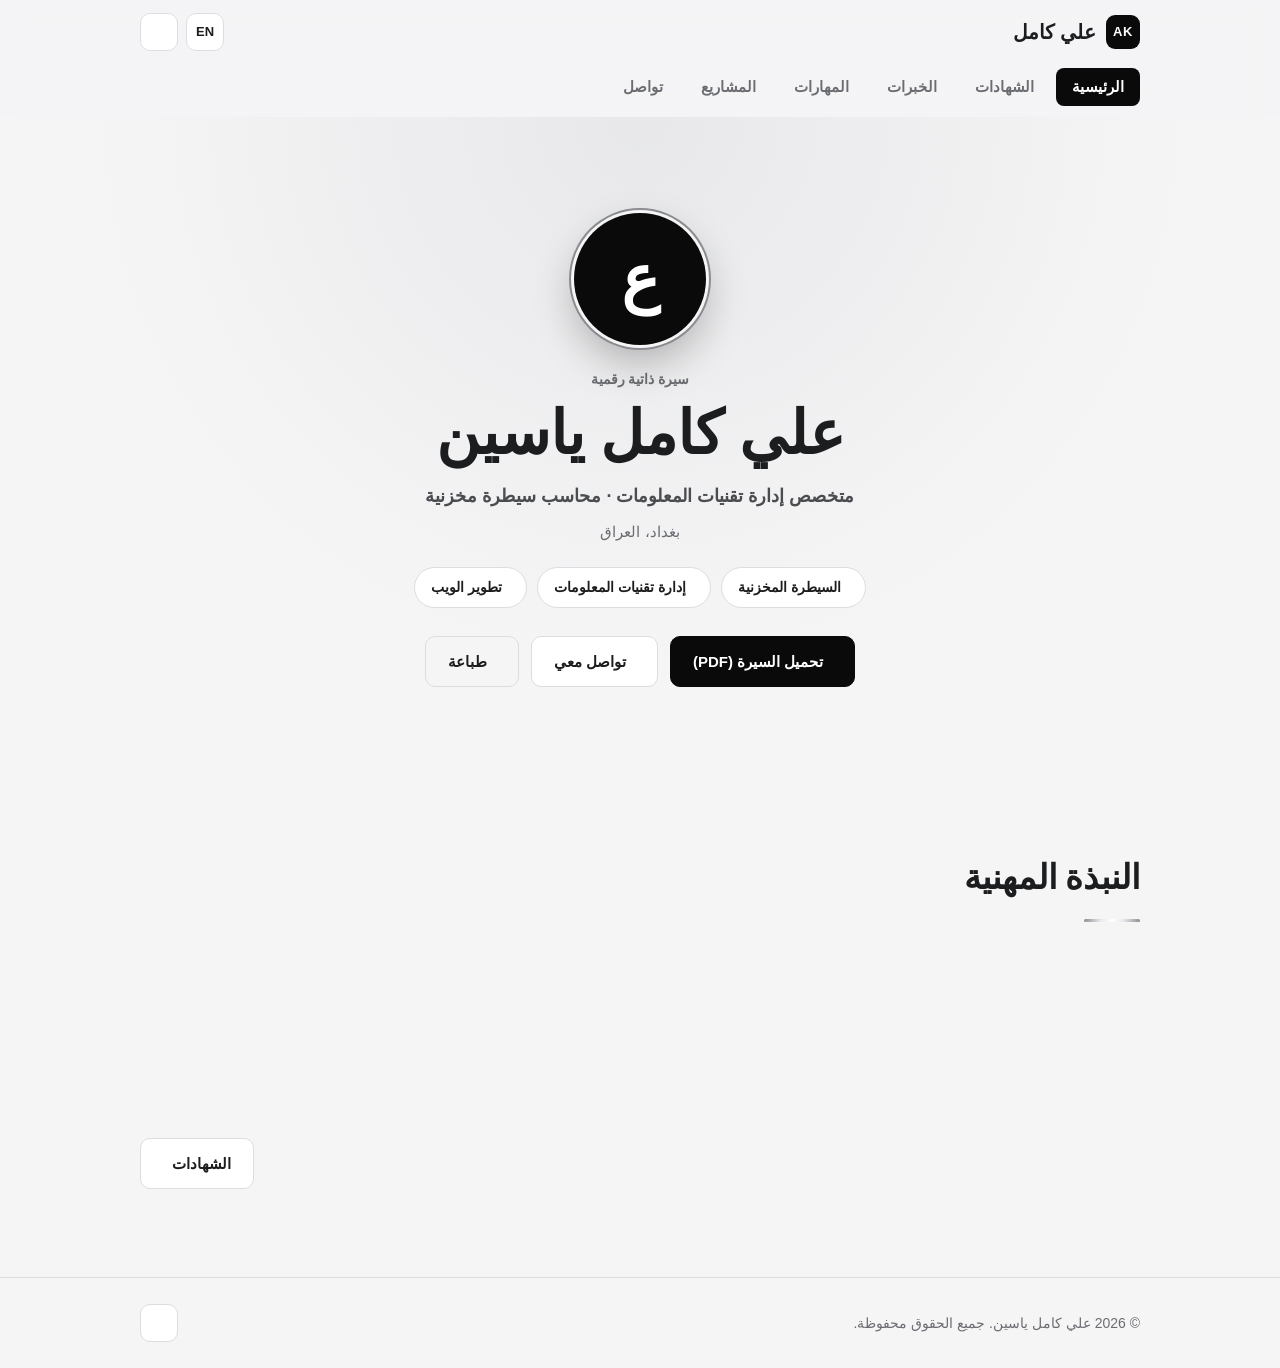
==== commit d5823731: "Add files via upload" ====
--- a/index.html
+++ b/index.html
@@ -2,6 +2,7 @@
 <html lang="ar" dir="rtl">
 <head>
   <meta charset="UTF-8">
+  <meta http-equiv="Content-Security-Policy" content="default-src 'self'; script-src 'self'; style-src 'self' https://fonts.googleapis.com; font-src 'self' https://fonts.gstatic.com; img-src 'self' data:; connect-src 'self' https://api.github.com; manifest-src 'self'; worker-src 'self'; object-src 'none'; base-uri 'self'; form-action 'self'">
   <meta name="viewport" content="width=device-width, initial-scale=1, viewport-fit=cover">
   <title>علي كامل ياسين | متخصص إدارة تقنيات المعلومات ومحاسب سيطرة مخزنية</title>
   <meta name="description" content="السيرة الذاتية الرقمية لعلي كامل ياسين — متخصص إدارة تقنيات المعلومات ومحاسب سيطرة مخزنية في بغداد، العراق.">
@@ -23,18 +24,10 @@
   <link rel="preconnect" href="https://fonts.googleapis.com">
   <link rel="preconnect" href="https://fonts.gstatic.com" crossorigin>
   <link href="https://fonts.googleapis.com/css2?family=Amiri:wght@700&family=Cairo:wght@400;500;600;700&display=swap" rel="stylesheet">
-  <link rel="stylesheet" href="https://cdnjs.cloudflare.com/ajax/libs/font-awesome/6.5.2/css/all.min.css">
+  <link rel="stylesheet" href="assets/fa/css/all.min.css">
   <link rel="stylesheet" href="styles.css">
-  <script>
-    (function () {
-      try {
-        var t = localStorage.getItem('theme') || (matchMedia('(prefers-color-scheme: dark)').matches ? 'dark' : 'light');
-        document.documentElement.setAttribute('data-theme', t);
-        var l = localStorage.getItem('lang');
-        if (l === 'en') { document.documentElement.lang = 'en'; document.documentElement.dir = 'ltr'; }
-      } catch (e) {}
-    })();
-  </script>
+  <noscript><link rel="stylesheet" href="noscript.css"></noscript>
+  <script src="theme-init.js"></script>
   <script type="application/ld+json">
   {
     "@context": "https://schema.org",
@@ -92,7 +85,7 @@
       <div class="wrap hero__in">
         <div class="avatar" aria-hidden="false">
           <span class="avatar__fallback">ع</span>
-          <img src="avatar.jpeg" alt="علي كامل ياسين" width="132" height="132" loading="eager" onerror="this.remove()">
+          <img src="avatar.jpeg" alt="علي كامل ياسين" width="132" height="132" loading="eager">
         </div>
         <p class="eyebrow" data-en="Digital CV">سيرة ذاتية رقمية</p>
         <h1 data-en="Ali Kamil Yaseen">علي كامل ياسين</h1>
@@ -232,46 +225,24 @@
     <section class="sec sec--alt" id="contact">
       <div class="wrap">
         <h2 class="sec__title" data-en="Contact">التواصل</h2>
-        <div class="contact-top">
-          <a class="line" href="mailto:alikamilyaseen@gmail.com"><i class="fa-solid fa-envelope" aria-hidden="true"></i> <span dir="ltr">alikamilyaseen@gmail.com</span></a>
-          <a class="line" href="tel:+9647733456798"><i class="fa-solid fa-phone" aria-hidden="true"></i> <span dir="ltr">+964 773 345 6798</span></a>
-          <a class="line" href="https://wa.me/9647733456798" target="_blank" rel="noopener noreferrer"><i class="fa-brands fa-whatsapp" aria-hidden="true"></i> <span data-en="WhatsApp">واتساب</span></a>
-          <p class="line"><i class="fa-solid fa-location-dot" aria-hidden="true"></i> <span data-en="Baghdad, Iraq">بغداد، العراق</span></p>
-        </div>
-        <div class="contact">
-          <div class="contact__info">
-            <ul class="social" aria-label="روابط التواصل الاجتماعي">
-              <li><a href="https://www.linkedin.com/in/alikamilyaseen" target="_blank" rel="noopener noreferrer" aria-label="LinkedIn"><i class="fa-brands fa-linkedin-in"></i></a></li>
-              <li><a href="https://github.com/lo-oxll" target="_blank" rel="noopener noreferrer" aria-label="GitHub"><i class="fa-brands fa-github"></i></a></li>
-              <li><a href="https://t.me/lo_oxll" target="_blank" rel="noopener noreferrer" aria-label="Telegram"><i class="fa-brands fa-telegram"></i></a></li>
-              <li><a href="https://www.instagram.com/lo_oxll" target="_blank" rel="noopener noreferrer" aria-label="Instagram"><i class="fa-brands fa-instagram"></i></a></li>
-              <li><a href="https://www.facebook.com/profile.php?id=100010347520733" target="_blank" rel="noopener noreferrer" aria-label="Facebook"><i class="fa-brands fa-facebook-f"></i></a></li>
-              <li><a href="https://x.com/lo_oxll" target="_blank" rel="noopener noreferrer" aria-label="X"><i class="fa-brands fa-x-twitter"></i></a></li>
-              <li><a href="https://www.threads.net/@lo_oxll" target="_blank" rel="noopener noreferrer" aria-label="Threads"><i class="fa-brands fa-threads"></i></a></li>
-              <li><a href="https://youtube.com/@lo_oxll" target="_blank" rel="noopener noreferrer" aria-label="YouTube"><i class="fa-brands fa-youtube"></i></a></li>
-              <li><a href="https://www.tiktok.com/@lo_oxll" target="_blank" rel="noopener noreferrer" aria-label="TikTok"><i class="fa-brands fa-tiktok"></i></a></li>
-              <li><a href="https://www.pinterest.com/lo_oxll" target="_blank" rel="noopener noreferrer" aria-label="Pinterest"><i class="fa-brands fa-pinterest"></i></a></li>
-              <li><a href="https://twitch.tv/lo_oxll" target="_blank" rel="noopener noreferrer" aria-label="Twitch"><i class="fa-brands fa-twitch"></i></a></li>
-              <li><a href="https://discord.com/users/994903778153201676" target="_blank" rel="noopener noreferrer" aria-label="Discord"><i class="fa-brands fa-discord"></i></a></li>
-            </ul>
-          </div>
-          <form class="form" id="contactForm" novalidate>
-            <label>
-              <span data-en="Your name">الاسم</span>
-              <input type="text" id="cfName" name="name" autocomplete="name" required maxlength="80">
-            </label>
-            <label>
-              <span data-en="Subject">الموضوع</span>
-              <input type="text" id="cfSubject" name="subject" maxlength="120">
-            </label>
-            <label>
-              <span data-en="Message">الرسالة</span>
-              <textarea id="cfMsg" name="message" rows="5" required maxlength="2000"></textarea>
-            </label>
-            <p class="form__err" id="cfErr" role="alert" hidden></p>
-            <button class="btn btn--primary" type="submit"><i class="fa-solid fa-paper-plane" aria-hidden="true"></i> <span data-en="Send via email">إرسال عبر البريد</span></button>
-          </form>
-        </div>
+        <nav class="links reveal" aria-label="روابط التواصل">
+          <a class="cbtn email" href="mailto:alikamilyaseen@gmail.com"><span class="icon"><i class="fa-solid fa-envelope" aria-hidden="true"></i></span> <span>alikamilyaseen@gmail.com</span></a>
+          <a class="cbtn phone" href="tel:+9647733456798"><span class="icon"><i class="fa-solid fa-phone" aria-hidden="true"></i></span> <span>+964 773 345 6798</span></a>
+          <a class="cbtn whatsapp" href="https://wa.me/9647733456798" target="_blank" rel="noopener noreferrer"><span class="icon"><i class="fa-brands fa-whatsapp" aria-hidden="true"></i></span> <span data-en="WhatsApp">واتساب</span></a>
+          <div class="cbtn"><span class="icon"><i class="fa-solid fa-location-dot" aria-hidden="true"></i></span> <span data-en="Baghdad, Iraq">بغداد، العراق</span></div>
+          <a class="cbtn linkedin" href="https://www.linkedin.com/in/alikamilyaseen" target="_blank" rel="noopener noreferrer"><span class="icon"><i class="fa-brands fa-linkedin-in" aria-hidden="true"></i></span> <span>LinkedIn</span></a>
+          <a class="cbtn github" href="https://github.com/lo-oxll" target="_blank" rel="noopener noreferrer"><span class="icon"><i class="fa-brands fa-github" aria-hidden="true"></i></span> <span>GitHub</span></a>
+          <a class="cbtn instagram" href="https://www.instagram.com/lo_oxll" target="_blank" rel="noopener noreferrer"><span class="icon"><i class="fa-brands fa-instagram" aria-hidden="true"></i></span> <span>Instagram</span></a>
+          <a class="cbtn facebook" href="https://www.facebook.com/profile.php?id=100010347520733" target="_blank" rel="noopener noreferrer"><span class="icon"><i class="fa-brands fa-facebook-f" aria-hidden="true"></i></span> <span>Facebook</span></a>
+          <a class="cbtn telegram" href="https://t.me/lo_oxll" target="_blank" rel="noopener noreferrer"><span class="icon"><i class="fa-brands fa-telegram" aria-hidden="true"></i></span> <span>Telegram</span></a>
+          <a class="cbtn discord" href="https://discord.com/users/994903778153201676" target="_blank" rel="noopener noreferrer"><span class="icon"><i class="fa-brands fa-discord" aria-hidden="true"></i></span> <span>Discord</span></a>
+          <a class="cbtn twitch" href="https://twitch.tv/lo_oxll" target="_blank" rel="noopener noreferrer"><span class="icon"><i class="fa-brands fa-twitch" aria-hidden="true"></i></span> <span>Twitch</span></a>
+          <a class="cbtn threads" href="https://www.threads.net/@lo_oxll" target="_blank" rel="noopener noreferrer"><span class="icon"><i class="fa-brands fa-threads" aria-hidden="true"></i></span> <span>Threads</span></a>
+          <a class="cbtn x" href="https://x.com/lo_oxll" target="_blank" rel="noopener noreferrer"><span class="icon"><i class="fa-brands fa-x-twitter" aria-hidden="true"></i></span> <span>X</span></a>
+          <a class="cbtn tiktok" href="https://www.tiktok.com/@lo_oxll" target="_blank" rel="noopener noreferrer"><span class="icon"><i class="fa-brands fa-tiktok" aria-hidden="true"></i></span> <span>TikTok</span></a>
+          <a class="cbtn youtube" href="https://youtube.com/@lo_oxll" target="_blank" rel="noopener noreferrer"><span class="icon"><i class="fa-brands fa-youtube" aria-hidden="true"></i></span> <span>YouTube</span></a>
+          <a class="cbtn pinterest" href="https://www.pinterest.com/lo_oxll" target="_blank" rel="noopener noreferrer"><span class="icon"><i class="fa-brands fa-pinterest" aria-hidden="true"></i></span> <span>Pinterest</span></a>
+        </nav>
       </div>
     </section>
   </main>
@@ -283,7 +254,6 @@
     </div>
   </footer>
 
-  <noscript><style>.reveal{opacity:1!important;transform:none!important}</style></noscript>
   <script src="script.js" defer></script>
 </body>
 </html>
--- a/styles.css
+++ b/styles.css
@@ -99,10 +99,7 @@
 /* Projects */
 .grid--proj { grid-template-columns: repeat(auto-fit, minmax(300px, 1fr)); }
 .proj { display: flex; flex-direction: column; gap: 14px; text-align: start; }
-.proj__head { display: flex; align-items: center; justify-content: space-between; gap: 12px; }
-.proj__head h3 { margin: 0; font-size: 17px; line-height: 1.5; }
-.proj__code { flex: none; display: inline-flex; align-items: center; gap: 6px; padding: 5px 12px; border: 1px solid var(--line); border-radius: 8px; font-size: 13px; font-weight: 700; color: var(--fg); transition: background .2s, border-color .2s; }
-.proj__code:hover { background: var(--bg-alt); border-color: var(--silver-dark); }
+.proj h3 { margin: 0; font-size: 17px; line-height: 1.5; }
 .langs { display: grid; gap: 8px; min-height: 38px; }
 .langs.is-empty { display: none; }
 .langbar { display: flex; height: 8px; border-radius: 999px; overflow: hidden; background: var(--bg-alt); direction: ltr; }
@@ -112,26 +109,22 @@
 .langlist .dot { width: 9px; height: 9px; border-radius: 50%; flex: none; }
 .langlist b { color: var(--fg); direction: ltr; unicode-bidi: isolate; font-weight: 700; }
 .proj p { font-size: 14.5px; flex: 1; }
-.proj__live { align-self: flex-start; }
+.proj__actions { display: flex; flex-wrap: wrap; justify-content: flex-start; gap: 10px; }
 .btn--sm { padding: 8px 18px; font-size: 14px; }
 
 /* Education */
 .edu__year { display: inline-block; font-size: 12.5px; font-weight: 700; letter-spacing: 1px; padding: 2px 12px; border-radius: 999px; background: var(--accent); color: var(--accent-fg); margin-bottom: 10px; direction: ltr; }
 
-/* ===== Contact ===== */
-.contact { display: grid; grid-template-columns: 1fr 1fr; gap: 28px; align-items: start; }
-.contact-top { display: grid; grid-template-columns: repeat(auto-fit, minmax(230px, 1fr)); gap: 4px 20px; margin-bottom: 28px; padding: 10px 20px; background: var(--surface); border: 1px solid var(--line); border-radius: var(--radius); box-shadow: var(--shadow); }
-.line { display: flex; align-items: center; gap: 12px; padding: 10px 0; font-weight: 600; color: var(--fg); }
-.line i { width: 38px; height: 38px; display: grid; place-items: center; border-radius: 10px; background: var(--surface); border: 1px solid var(--line); color: var(--fg-muted); }
-a.line:hover i { background: var(--accent); color: var(--accent-fg); }
-.social { display: flex; flex-wrap: wrap; gap: 10px; margin-top: 14px; }
-.social a { width: 42px; height: 42px; display: grid; place-items: center; border-radius: 50%; border: 1px solid var(--line); background: var(--surface); color: var(--fg); transition: transform .15s, background .2s, color .2s; }
-.social a:hover { background: var(--accent); color: var(--accent-fg); transform: translateY(-3px); }
-.form { display: grid; gap: 14px; background: var(--surface); border: 1px solid var(--line); border-radius: var(--radius); padding: 22px; box-shadow: var(--shadow); }
-.form label { display: grid; gap: 6px; font-weight: 600; font-size: 14px; color: var(--fg); }
-.form input, .form textarea { width: 100%; padding: 11px 14px; border: 1px solid var(--line); border-radius: 10px; background: var(--bg); resize: vertical; }
-.form input:focus, .form textarea:focus { border-color: var(--accent); outline: none; }
-.form__err { color: #c0392b; font-size: 13.5px; font-weight: 600; }
+/* ===== Contact (link buttons) ===== */
+.links { display: flex; flex-direction: column; gap: 10px; max-width: 520px; margin: 0 auto; }
+.cbtn { display: flex; align-items: center; width: 100%; gap: 14px; padding: 13px 18px; border: 1px solid var(--line); border-radius: 8px; background: var(--surface); color: var(--fg); font-weight: 600; font-size: clamp(13px, 3vw, 14.5px); text-align: left; direction: ltr; -webkit-tap-highlight-color: transparent; transition: border-color .25s, background-color .25s, transform .2s, box-shadow .25s; }
+.cbtn .icon { width: 32px; height: 32px; border-radius: 50%; display: flex; align-items: center; justify-content: center; background: var(--accent); color: var(--accent-fg); font-size: 14px; flex-shrink: 0; transition: background .25s; }
+.cbtn span:last-child { overflow: hidden; text-overflow: ellipsis; white-space: nowrap; }
+@media (hover: hover) and (pointer: fine) {
+  a.cbtn:hover { border-color: var(--silver-dark); transform: translateX(2px); box-shadow: 0 8px 18px -8px rgba(0,0,0,.25); }
+  a.cbtn:hover .icon { background: var(--metal); color: var(--black); }
+}
+a.cbtn:active { transform: scale(.98); }
 
 /* ===== Footer ===== */
 .footer { padding: 26px 0 calc(26px + env(safe-area-inset-bottom)); border-top: 1px solid var(--line); font-size: 14px; color: var(--fg-muted); }
@@ -152,7 +145,6 @@
 
 /* ===== Responsive ===== */
 @media (max-width: 820px) {
-  .contact { grid-template-columns: 1fr; }
 }
 @media (max-width: 480px) {
   .cta .btn { flex: 1 1 100%; }
@@ -176,6 +168,5 @@
   .avatar { width: 90px; height: 90px; box-shadow: none; }
   .sec { padding: 14px 0; break-inside: avoid; }
   .job, .card { box-shadow: none; break-inside: avoid; }
-  .contact { grid-template-columns: 1fr; }
   a[href^='http']::after { content: none; }
 }
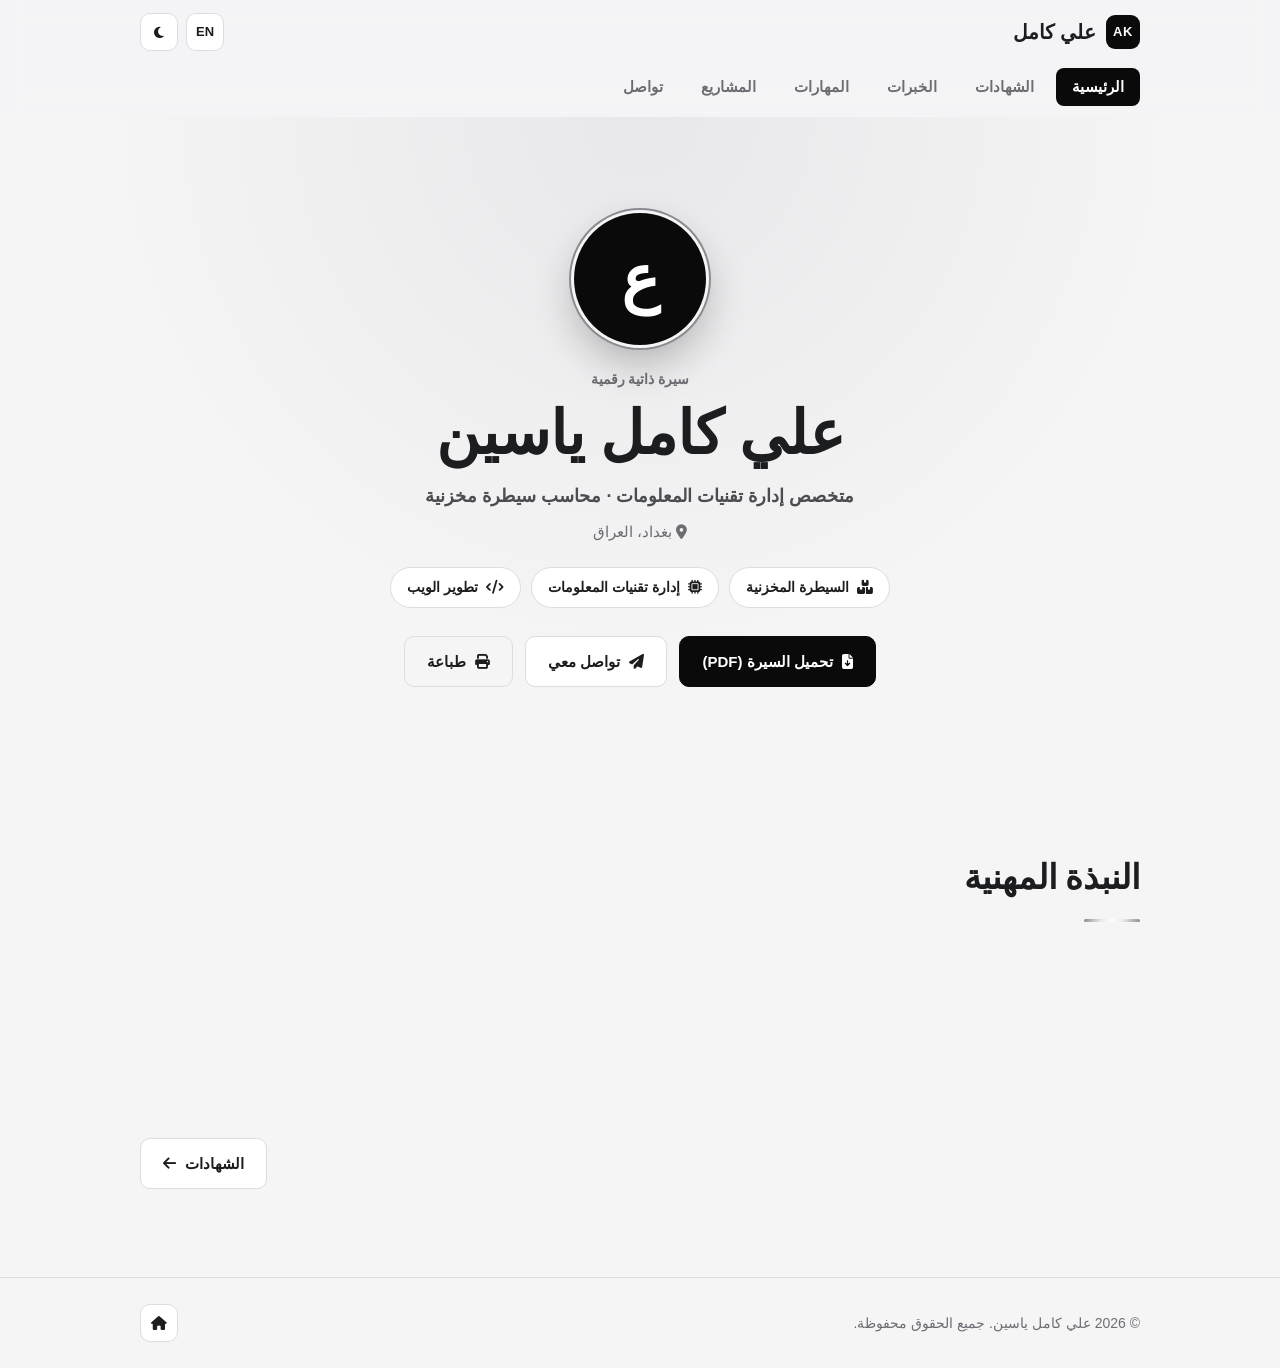
==== commit 53039b01: "Add files via upload" ====
--- a/index.html
+++ b/index.html
@@ -24,7 +24,7 @@
   <link rel="preconnect" href="https://fonts.googleapis.com">
   <link rel="preconnect" href="https://fonts.gstatic.com" crossorigin>
   <link href="https://fonts.googleapis.com/css2?family=Amiri:wght@700&family=Cairo:wght@400;500;600;700&display=swap" rel="stylesheet">
-  <link rel="stylesheet" href="assets/fa/css/all.min.css">
+  <link rel="stylesheet" href="all.min.css">
   <link rel="stylesheet" href="styles.css">
   <noscript><link rel="stylesheet" href="noscript.css"></noscript>
   <script src="theme-init.js"></script>
@@ -250,7 +250,7 @@
   <footer class="footer">
     <div class="wrap">
       <span>© <span id="year">2026</span> <span data-en="Ali Kamil Yaseen. All rights reserved.">علي كامل ياسين. جميع الحقوق محفوظة.</span></span>
-      <a href="#top" class="totop" aria-label="العودة للأعلى"><i class="fa-solid fa-arrow-up" aria-hidden="true"></i></a>
+      <a href="#about" class="totop" id="homeBtn" aria-label="الرئيسية"><i class="fa-solid fa-house" aria-hidden="true"></i></a>
     </div>
   </footer>
 
